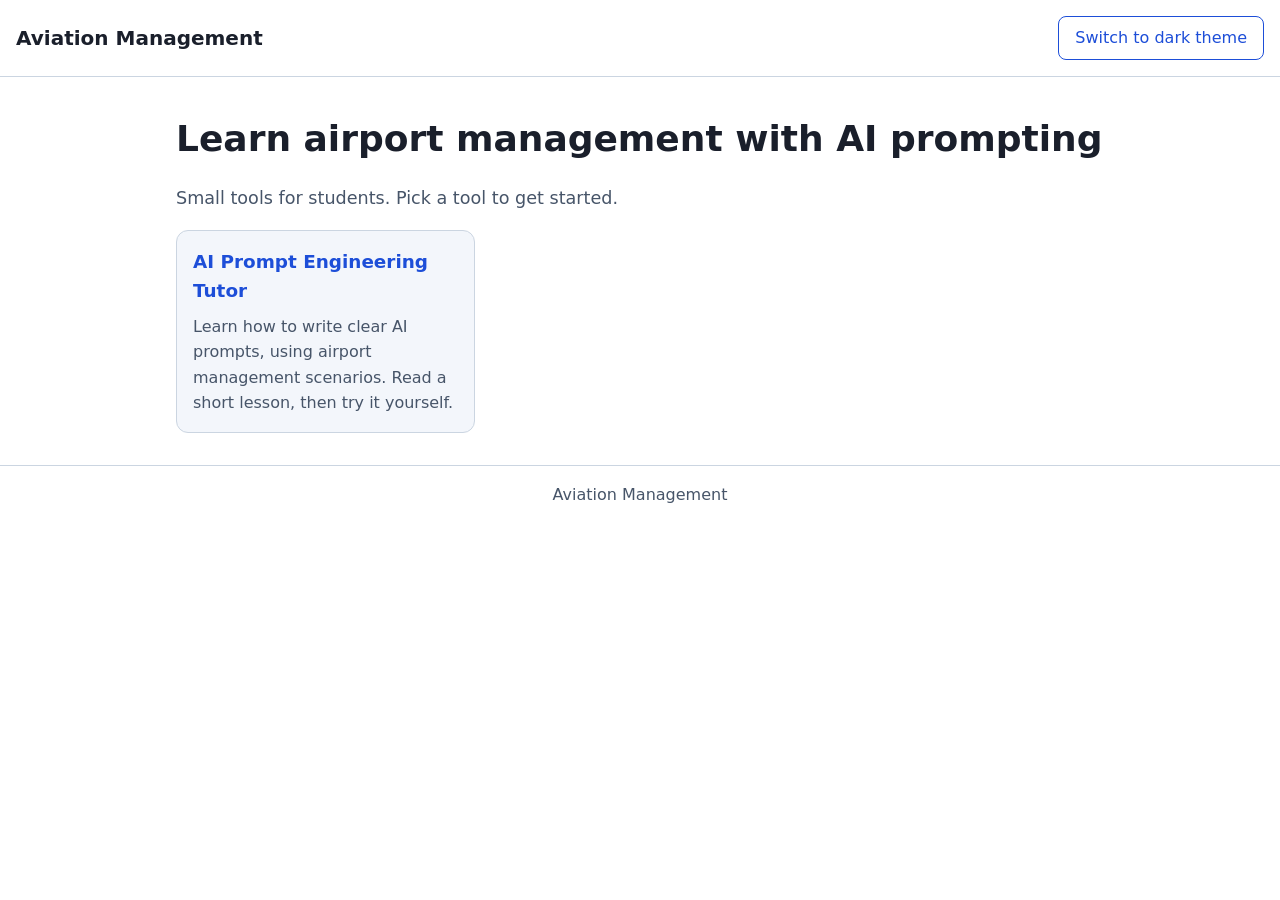
==== index.html @ 1c0781f2 "Add Aviation Management portal and AI Prompt Engineering Tutor Co-Authored-By: Claude Sonnet 5.5 <no" ====
<!DOCTYPE html>
<html lang="en" data-theme="light">
<head>
  <meta charset="utf-8">
  <meta name="viewport" content="width=device-width, initial-scale=1">
  <title>Aviation Management</title>
  <link rel="stylesheet" href="css/style.css">
  <script src="js/theme.js"></script>
  <script src="js/tools.js"></script>
</head>
<body>
  <header class="site-header">
    <a class="site-title" href="index.html">Aviation Management</a>
    <button id="theme-toggle" type="button" class="secondary" aria-pressed="false">Switch to dark theme</button>
  </header>
  <main>
    <h1>Learn airport management with AI prompting</h1>
    <p class="lead">Small tools for students. Pick a tool to get started.</p>
    <ul id="tool-list" class="cards"></ul>
    <noscript><p><a href="tools/prompt-tutor/index.html">AI Prompt Engineering Tutor</a></p></noscript>
  </main>
  <footer class="site-footer">Aviation Management</footer>
</body>
</html>
---- css/style.css ----
:root {
  --bg: #ffffff;
  --surface: #f3f6fb;
  --text: #1a1f2b;
  --muted: #475569;
  --border: #cbd5e1;
  --accent: #1d4ed8;
  --accent-text: #ffffff;
  --good: #166534;
  --bad: #b91c1c;
  --focus: #1d4ed8;
}

:root[data-theme="dark"] {
  --bg: #0f172a;
  --surface: #1e293b;
  --text: #e5e9f0;
  --muted: #b6c0d0;
  --border: #3b4a63;
  --accent: #8ab4ff;
  --accent-text: #0f172a;
  --good: #86efac;
  --bad: #fca5a5;
  --focus: #8ab4ff;
}

* { box-sizing: border-box; }

body {
  margin: 0;
  background: var(--bg);
  color: var(--text);
  font-family: system-ui, -apple-system, "Segoe UI", Roboto, sans-serif;
  line-height: 1.6;
}

a { color: var(--accent); }
:focus-visible { outline: 3px solid var(--focus); outline-offset: 2px; }

.site-header {
  display: flex;
  flex-wrap: wrap;
  align-items: center;
  justify-content: space-between;
  gap: 0.75rem;
  padding: 1rem;
  border-bottom: 1px solid var(--border);
}

.site-title {
  font-size: 1.25rem;
  font-weight: 700;
  color: var(--text);
  text-decoration: none;
}

button, .button {
  font: inherit;
  cursor: pointer;
  padding: 0.5rem 1rem;
  border: 1px solid var(--accent);
  border-radius: 0.5rem;
  background: var(--accent);
  color: var(--accent-text);
}

button.secondary {
  background: transparent;
  color: var(--accent);
}

main {
  max-width: 60rem;
  margin: 0 auto;
  padding: 1rem;
}

h1 { font-size: clamp(1.5rem, 4vw, 2.25rem); line-height: 1.2; }
.lead { color: var(--muted); font-size: 1.1rem; }

.cards {
  display: grid;
  grid-template-columns: repeat(auto-fill, minmax(16rem, 1fr));
  gap: 1rem;
  padding: 0;
  list-style: none;
}

.card {
  display: block;
  height: 100%;
  padding: 1rem;
  background: var(--surface);
  border: 1px solid var(--border);
  border-radius: 0.75rem;
  color: var(--text);
  text-decoration: none;
}

.card:hover { border-color: var(--accent); }
.card h2 { margin: 0 0 0.5rem; font-size: 1.15rem; color: var(--accent); }
.card p { margin: 0; color: var(--muted); }

.site-footer {
  padding: 1rem;
  text-align: center;
  color: var(--muted);
  border-top: 1px solid var(--border);
}
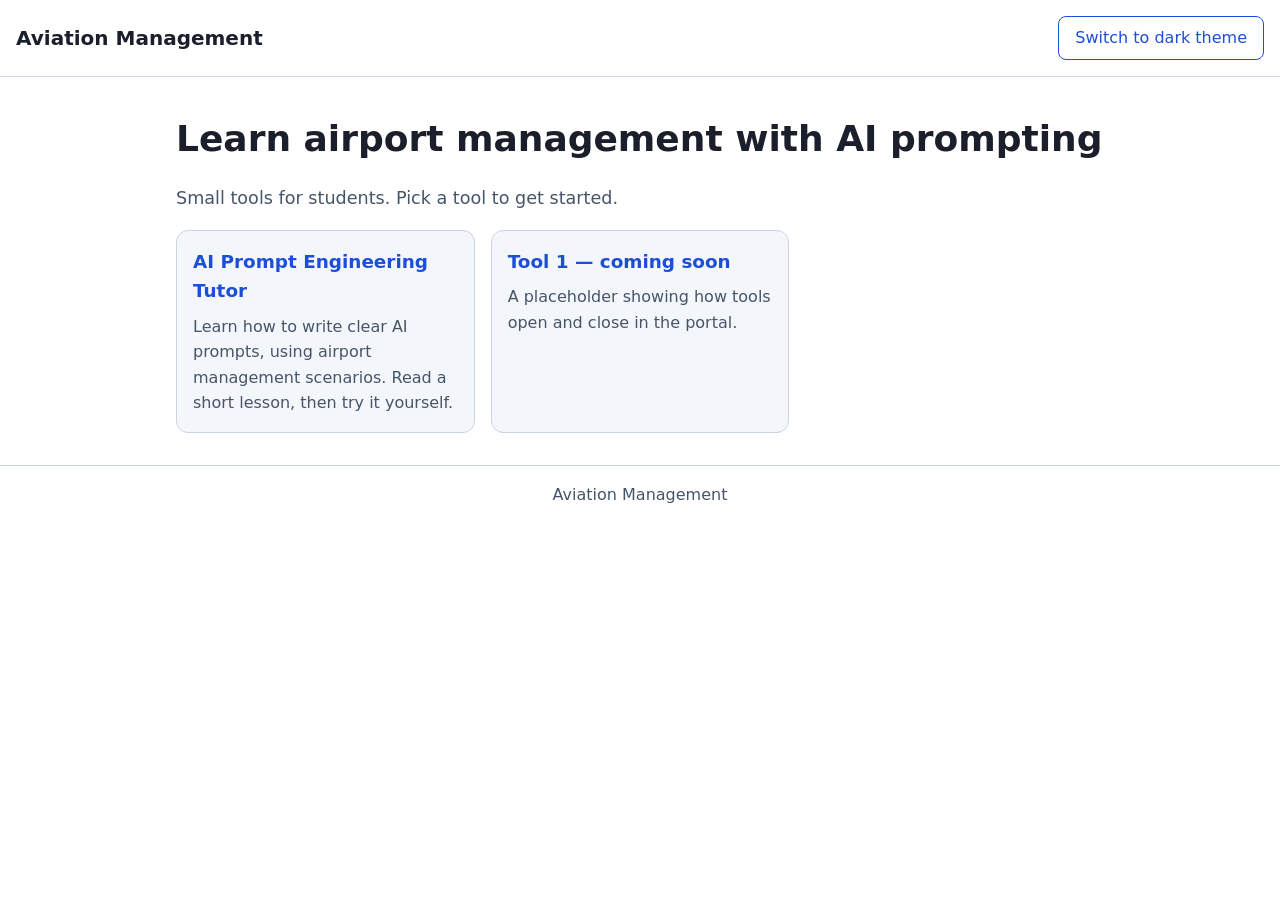
==== commit de18f442: "Add placeholder Tool 1 card with in-portal navigation; add Feature Plan Co-Authored-By: Claude Sonne" ====
--- a/index.html
+++ b/index.html
@@ -14,10 +14,19 @@
     <button id="theme-toggle" type="button" class="secondary" aria-pressed="false">Switch to dark theme</button>
   </header>
   <main>
-    <h1>Learn airport management with AI prompting</h1>
-    <p class="lead">Small tools for students. Pick a tool to get started.</p>
-    <ul id="tool-list" class="cards"></ul>
-    <noscript><p><a href="tools/prompt-tutor/index.html">AI Prompt Engineering Tutor</a></p></noscript>
+    <div id="home">
+      <h1>Learn airport management with AI prompting</h1>
+      <p class="lead">Small tools for students. Pick a tool to get started.</p>
+      <ul id="tool-list" class="cards"></ul>
+      <noscript><p><a href="tools/prompt-tutor/index.html">AI Prompt Engineering Tutor</a></p></noscript>
+    </div>
+
+    <!-- Tool views open inside the portal. The URL ends in #<id>; the back link goes to #. -->
+    <section id="tool-1" class="tool-view" hidden>
+      <p><a href="#">&larr; All tools</a></p>
+      <h1 tabindex="-1">Tool 1 &mdash; coming soon</h1>
+      <p class="lead">This is a placeholder. A real tool will appear here later.</p>
+    </section>
   </main>
   <footer class="site-footer">Aviation Management</footer>
 </body>
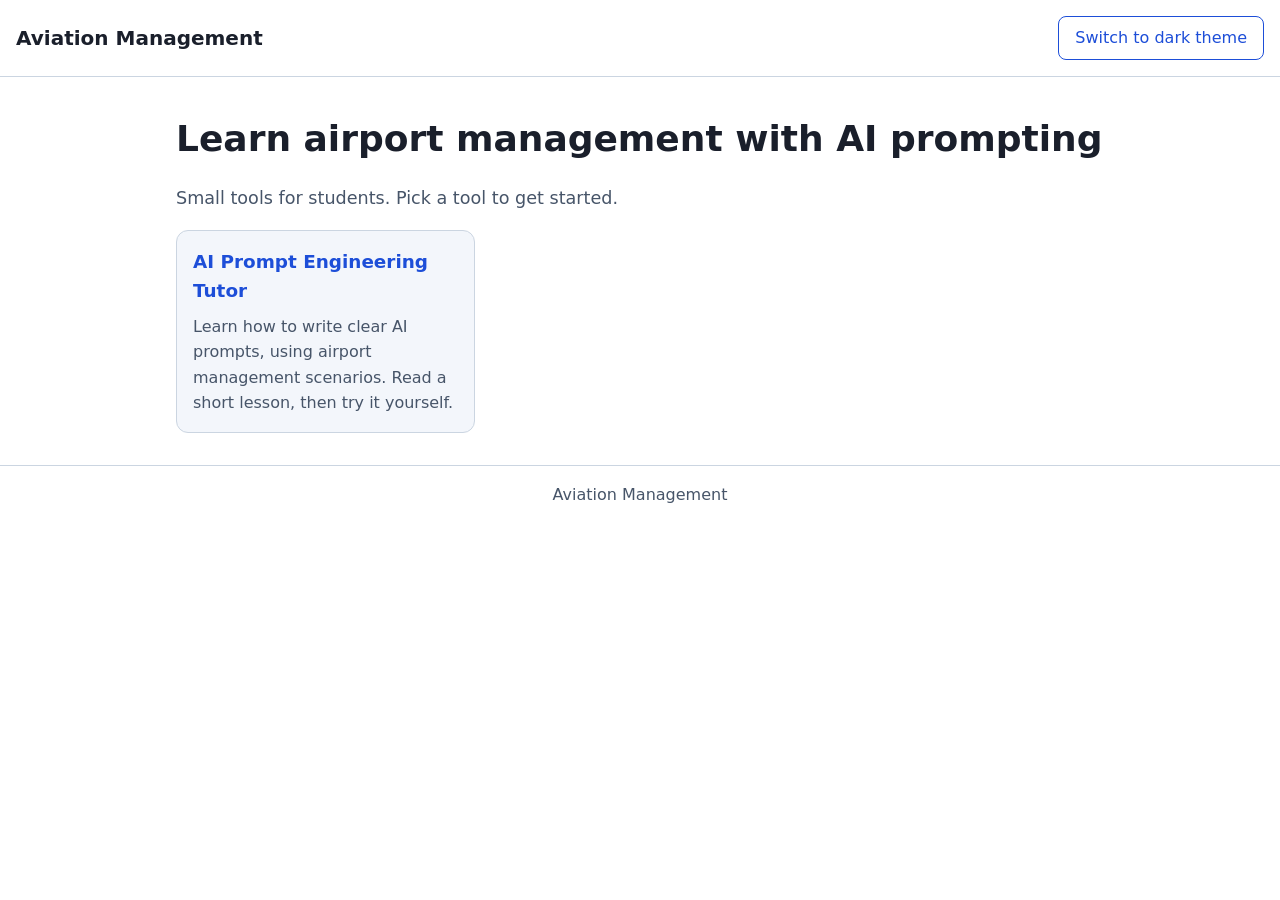
==== commit 3a018058: "Replace Tool 1 placeholder with the Prompt Tutor inside the portal Co-Authored-By: Claude Sonnet 5.5" ====
--- a/index.html
+++ b/index.html
@@ -5,8 +5,10 @@
   <meta name="viewport" content="width=device-width, initial-scale=1">
   <title>Aviation Management</title>
   <link rel="stylesheet" href="css/style.css">
+  <link rel="stylesheet" href="tools/prompt-tutor/tutor.css">
   <script src="js/theme.js"></script>
   <script src="js/tools.js"></script>
+  <script src="tools/prompt-tutor/tutor.js"></script>
 </head>
 <body>
   <header class="site-header">
@@ -18,14 +20,33 @@
       <h1>Learn airport management with AI prompting</h1>
       <p class="lead">Small tools for students. Pick a tool to get started.</p>
       <ul id="tool-list" class="cards"></ul>
-      <noscript><p><a href="tools/prompt-tutor/index.html">AI Prompt Engineering Tutor</a></p></noscript>
+      <noscript><p>This portal needs JavaScript to show its tools.</p></noscript>
     </div>
 
     <!-- Tool views open inside the portal. The URL ends in #<id>; the back link goes to #. -->
-    <section id="tool-1" class="tool-view" hidden>
+    <section id="prompt-tutor" class="tool-view" hidden>
       <p><a href="#">&larr; All tools</a></p>
-      <h1 tabindex="-1">Tool 1 &mdash; coming soon</h1>
-      <p class="lead">This is a placeholder. A real tool will appear here later.</p>
+      <h1 tabindex="-1">AI Prompt Engineering Tutor</h1>
+      <p class="lead">Pick a technique, read the short lesson, then write your own prompt for an airport scenario.</p>
+
+      <nav aria-label="Techniques"><ul id="lesson-tabs" class="tabs"></ul></nav>
+
+      <section id="lesson" aria-live="polite">
+        <h2 id="lesson-title"></h2>
+        <p id="lesson-text"></p>
+        <div class="examples">
+          <div class="example"><h3>Weak prompt</h3><p id="weak"></p></div>
+          <div class="example"><h3>Stronger prompt</h3><p id="strong"></p></div>
+        </div>
+
+        <h2>Try it</h2>
+        <p id="scenario"></p>
+        <label for="answer">Your prompt</label>
+        <textarea id="answer" rows="6"></textarea>
+        <p><button id="check" type="button">Check my prompt</button></p>
+
+        <div id="feedback" aria-live="polite"></div>
+      </section>
     </section>
   </main>
   <footer class="site-footer">Aviation Management</footer>
--- a/tools/prompt-tutor/tutor.css
+++ b/tools/prompt-tutor/tutor.css
@@ -0,0 +1,42 @@
+.tabs {
+  display: flex;
+  flex-wrap: wrap;
+  gap: 0.5rem;
+  padding: 0;
+  list-style: none;
+}
+
+.tabs button[aria-current="true"] {
+  background: var(--accent);
+  color: var(--accent-text);
+}
+
+.examples {
+  display: grid;
+  grid-template-columns: repeat(auto-fit, minmax(16rem, 1fr));
+  gap: 1rem;
+}
+
+.example {
+  padding: 0 1rem;
+  background: var(--surface);
+  border: 1px solid var(--border);
+  border-radius: 0.75rem;
+}
+
+label { display: block; font-weight: 600; margin-bottom: 0.25rem; }
+
+textarea {
+  width: 100%;
+  font: inherit;
+  padding: 0.75rem;
+  color: var(--text);
+  background: var(--bg);
+  border: 1px solid var(--border);
+  border-radius: 0.5rem;
+}
+
+#feedback ul { padding-left: 1.25rem; }
+.pass { color: var(--good); font-weight: 600; }
+.miss { color: var(--bad); font-weight: 600; }
+.hint { color: var(--muted); }
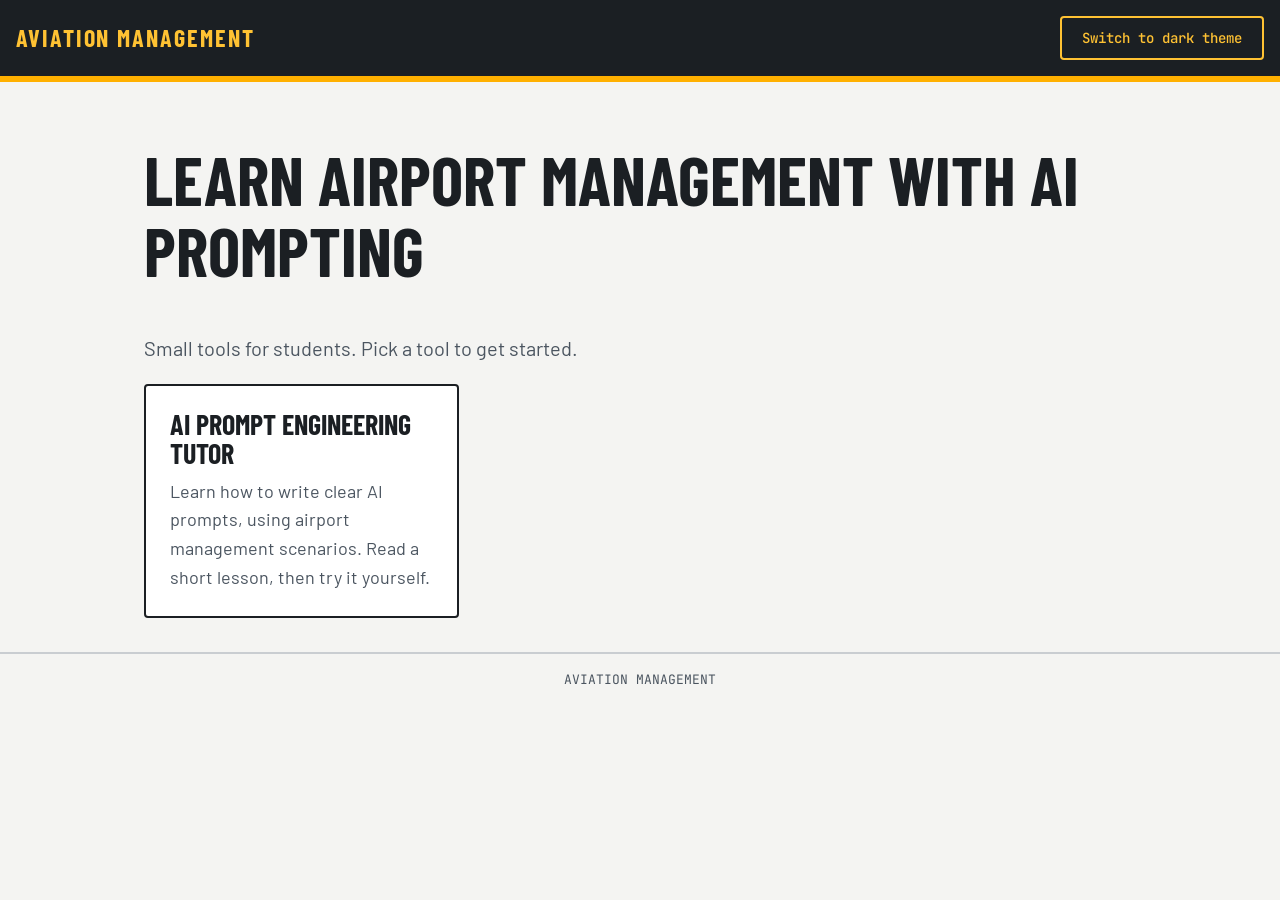
==== commit 04a91e96: "Apply Runway Night visual design (charcoal and amber, Barlow fonts) Co-Authored-By: Claude Sonnet 5." ====
--- a/index.html
+++ b/index.html
@@ -4,6 +4,9 @@
   <meta charset="utf-8">
   <meta name="viewport" content="width=device-width, initial-scale=1">
   <title>Aviation Management</title>
+  <link rel="preconnect" href="https://fonts.googleapis.com">
+  <link rel="preconnect" href="https://fonts.gstatic.com" crossorigin>
+  <link href="https://fonts.googleapis.com/css2?family=Barlow:wght@400;600&family=Barlow+Condensed:wght@700&family=JetBrains+Mono:wght@500&display=swap" rel="stylesheet">
   <link rel="stylesheet" href="css/style.css">
   <link rel="stylesheet" href="tools/prompt-tutor/tutor.css">
   <script src="js/theme.js"></script>
--- a/css/style.css
+++ b/css/style.css
@@ -1,27 +1,39 @@
+/* Design: "Runway Night" - charcoal and runway amber.
+   Fonts: Barlow Condensed (headings), Barlow (body), JetBrains Mono (labels). */
 :root {
-  --bg: #ffffff;
-  --surface: #f3f6fb;
-  --text: #1a1f2b;
-  --muted: #475569;
-  --border: #cbd5e1;
-  --accent: #1d4ed8;
-  --accent-text: #ffffff;
-  --good: #166534;
-  --bad: #b91c1c;
-  --focus: #1d4ed8;
+  --bg: #f4f4f2;
+  --surface: #ffffff;
+  --text: #1b1f23;
+  --muted: #4b5560;
+  --border: #c9cdd1;
+  --accent: #7a4f00;
+  --btn: #ffb000;
+  --btn-text: #1b1f23;
+  --good: #1b6b3a;
+  --bad: #b3261e;
+  --focus: #7a4f00;
+  --header-bg: #1b1f23;
+  --header-text: #ffc233;
+
+  --font-body: "Barlow", system-ui, -apple-system, "Segoe UI", Roboto, sans-serif;
+  --font-head: "Barlow Condensed", "Arial Narrow", Impact, sans-serif;
+  --font-mono: "JetBrains Mono", ui-monospace, Consolas, monospace;
 }
 
 :root[data-theme="dark"] {
-  --bg: #0f172a;
-  --surface: #1e293b;
-  --text: #e5e9f0;
-  --muted: #b6c0d0;
-  --border: #3b4a63;
-  --accent: #8ab4ff;
-  --accent-text: #0f172a;
-  --good: #86efac;
-  --bad: #fca5a5;
-  --focus: #8ab4ff;
+  --bg: #14181c;
+  --surface: #1e252b;
+  --text: #eceff1;
+  --muted: #b0bac2;
+  --border: #3a4650;
+  --accent: #ffc233;
+  --btn: #ffc233;
+  --btn-text: #14181c;
+  --good: #7ddc9b;
+  --bad: #ff8a80;
+  --focus: #ffc233;
+  --header-bg: #0c0f12;
+  --header-text: #ffc233;
 }
 
 * { box-sizing: border-box; }
@@ -30,12 +42,20 @@
   margin: 0;
   background: var(--bg);
   color: var(--text);
-  font-family: system-ui, -apple-system, "Segoe UI", Roboto, sans-serif;
+  font-family: var(--font-body);
+  font-size: 1.125rem;
   line-height: 1.6;
 }
 
 a { color: var(--accent); }
 :focus-visible { outline: 3px solid var(--focus); outline-offset: 2px; }
+
+h1, h2 {
+  font-family: var(--font-head);
+  font-weight: 700;
+  text-transform: uppercase;
+  line-height: 1.05;
+}
 
 .site-header {
   display: flex;
@@ -44,44 +64,59 @@
   justify-content: space-between;
   gap: 0.75rem;
   padding: 1rem;
-  border-bottom: 1px solid var(--border);
+  background: var(--header-bg);
+  border-bottom: 6px solid var(--btn);
 }
 
 .site-title {
-  font-size: 1.25rem;
+  font-family: var(--font-head);
+  font-size: 1.5rem;
   font-weight: 700;
-  color: var(--text);
+  letter-spacing: 0.08em;
+  text-transform: uppercase;
+  color: var(--header-text);
   text-decoration: none;
 }
 
 button, .button {
   font: inherit;
+  font-weight: 600;
   cursor: pointer;
-  padding: 0.5rem 1rem;
-  border: 1px solid var(--accent);
-  border-radius: 0.5rem;
-  background: var(--accent);
-  color: var(--accent-text);
+  min-height: 44px;
+  padding: 0.5rem 1.25rem;
+  border: 2px solid var(--btn);
+  border-radius: 4px;
+  background: var(--btn);
+  color: var(--btn-text);
 }
 
 button.secondary {
+  font-family: var(--font-mono);
+  font-size: 0.875rem;
+  font-weight: 500;
+  border-color: var(--accent);
   background: transparent;
   color: var(--accent);
 }
 
+.site-header button.secondary {
+  border-color: var(--header-text);
+  color: var(--header-text);
+}
+
 main {
-  max-width: 60rem;
+  max-width: 64rem;
   margin: 0 auto;
   padding: 1rem;
 }
 
-h1 { font-size: clamp(1.5rem, 4vw, 2.25rem); line-height: 1.2; }
-.lead { color: var(--muted); font-size: 1.1rem; }
+h1 { font-size: clamp(2.25rem, 7vw, 4.25rem); }
+.lead { color: var(--muted); font-size: 1.25rem; }
 
 .cards {
   display: grid;
-  grid-template-columns: repeat(auto-fill, minmax(16rem, 1fr));
-  gap: 1rem;
+  grid-template-columns: repeat(auto-fill, minmax(18rem, 1fr));
+  gap: 1.5rem;
   padding: 0;
   list-style: none;
 }
@@ -89,21 +124,24 @@
 .card {
   display: block;
   height: 100%;
-  padding: 1rem;
+  padding: 1.5rem;
   background: var(--surface);
-  border: 1px solid var(--border);
-  border-radius: 0.75rem;
+  border: 2px solid var(--text);
+  border-radius: 4px;
   color: var(--text);
   text-decoration: none;
 }
 
 .card:hover { border-color: var(--accent); }
-.card h2 { margin: 0 0 0.5rem; font-size: 1.15rem; color: var(--accent); }
+.card h2 { margin: 0 0 0.5rem; font-size: 1.75rem; }
 .card p { margin: 0; color: var(--muted); }
 
 .site-footer {
   padding: 1rem;
   text-align: center;
   color: var(--muted);
-  border-top: 1px solid var(--border);
+  border-top: 2px solid var(--border);
+  font-family: var(--font-mono);
+  font-size: 0.8125rem;
+  text-transform: uppercase;
 }
--- a/tools/prompt-tutor/tutor.css
+++ b/tools/prompt-tutor/tutor.css
@@ -1,42 +1,49 @@
 .tabs {
   display: flex;
   flex-wrap: wrap;
-  gap: 0.5rem;
+  gap: 0.75rem;
   padding: 0;
   list-style: none;
 }
 
 .tabs button[aria-current="true"] {
   background: var(--accent);
-  color: var(--accent-text);
+  color: var(--bg);
 }
+
+#prompt-tutor h2 { font-size: 2rem; }
+#prompt-tutor h3 { font-family: var(--font-mono); font-size: 0.875rem; font-weight: 500; text-transform: uppercase; }
 
 .examples {
   display: grid;
   grid-template-columns: repeat(auto-fit, minmax(16rem, 1fr));
-  gap: 1rem;
+  gap: 1.25rem;
 }
 
 .example {
-  padding: 0 1rem;
+  padding: 0 1.5rem 0.5rem;
   background: var(--surface);
   border: 1px solid var(--border);
-  border-radius: 0.75rem;
+  border-radius: 4px;
 }
 
-label { display: block; font-weight: 600; margin-bottom: 0.25rem; }
+.example p { font-family: var(--font-mono); font-size: 0.9375rem; }
+
+label { display: block; font-family: var(--font-mono); font-size: 0.875rem; text-transform: uppercase; margin-bottom: 0.25rem; }
 
 textarea {
   width: 100%;
-  font: inherit;
+  font-family: var(--font-mono);
+  font-size: 0.9375rem;
   padding: 0.75rem;
   color: var(--text);
   background: var(--bg);
-  border: 1px solid var(--border);
-  border-radius: 0.5rem;
+  border: 2px solid var(--border);
+  border-radius: 4px;
 }
 
 #feedback ul { padding-left: 1.25rem; }
-.pass { color: var(--good); font-weight: 600; }
-.miss { color: var(--bad); font-weight: 600; }
+.pass, .miss { font-family: var(--font-mono); font-weight: 500; text-transform: uppercase; }
+.pass { color: var(--good); }
+.miss { color: var(--bad); }
 .hint { color: var(--muted); }
